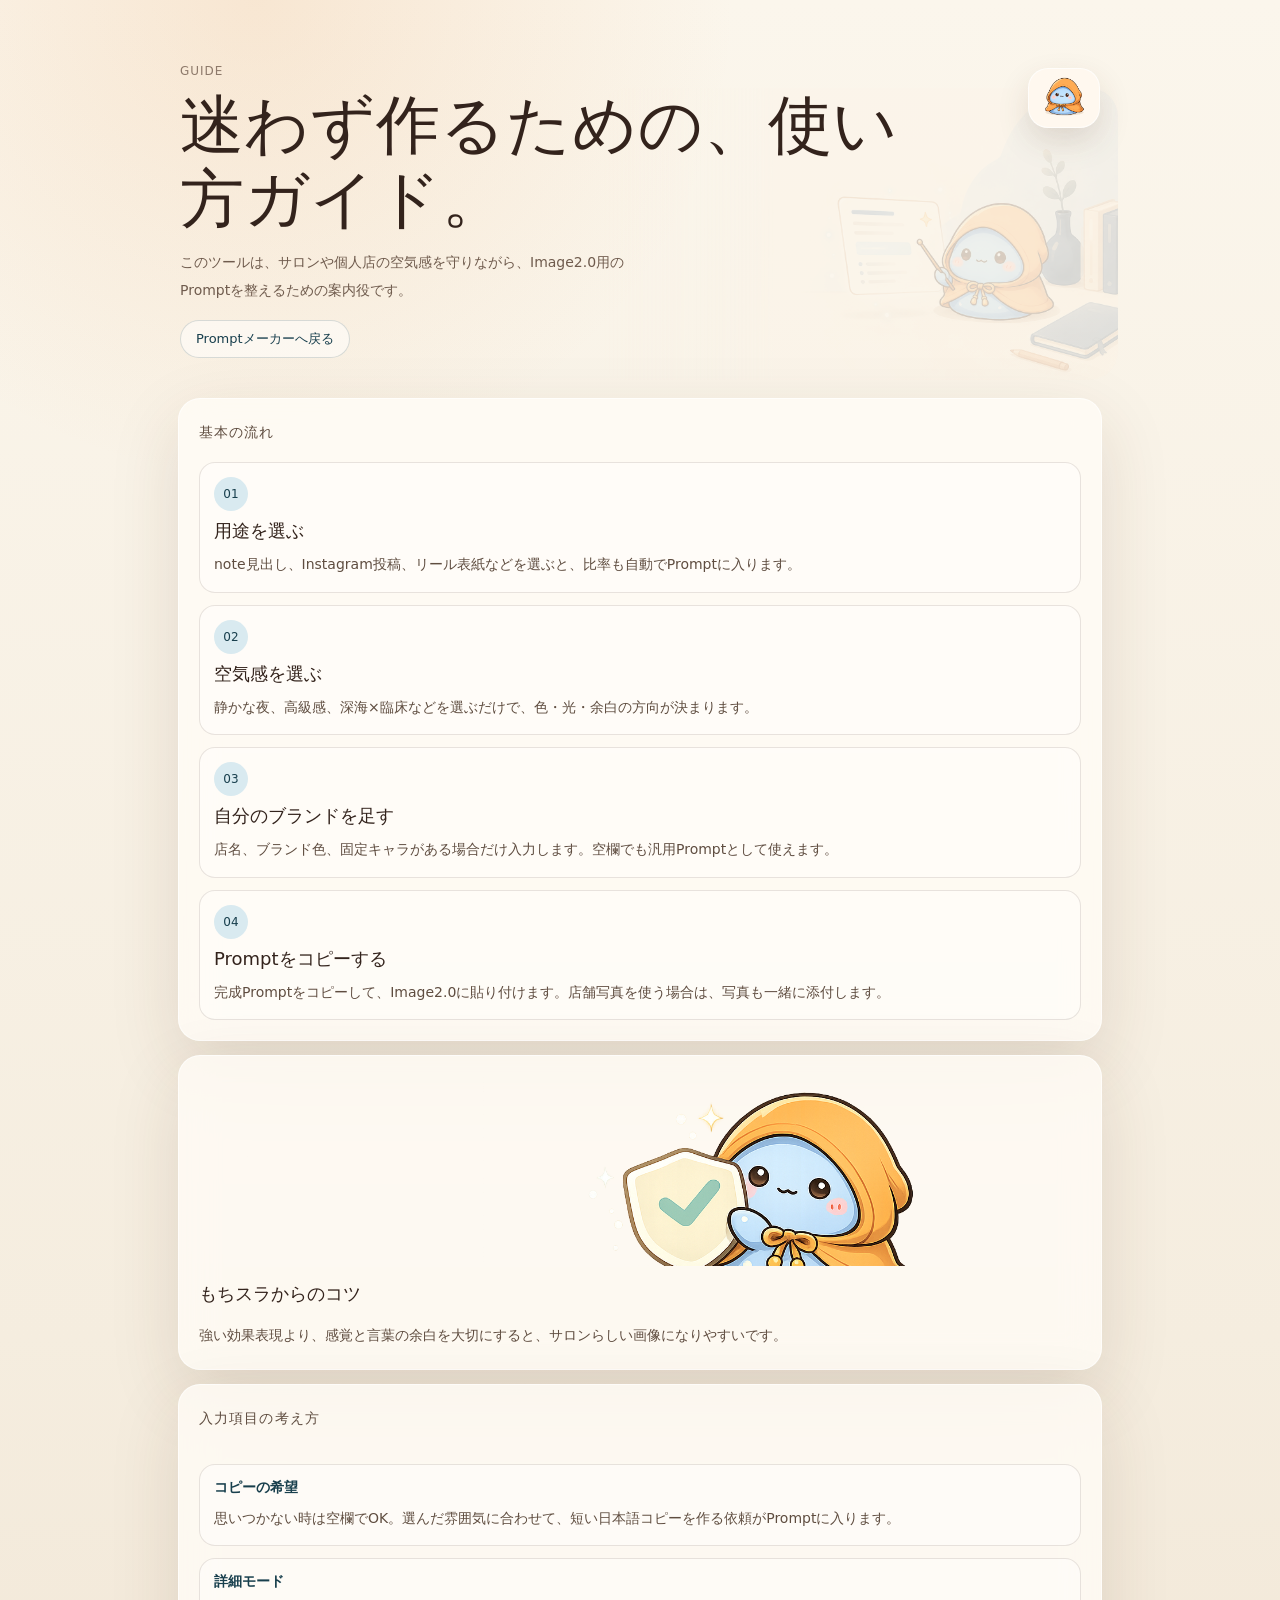
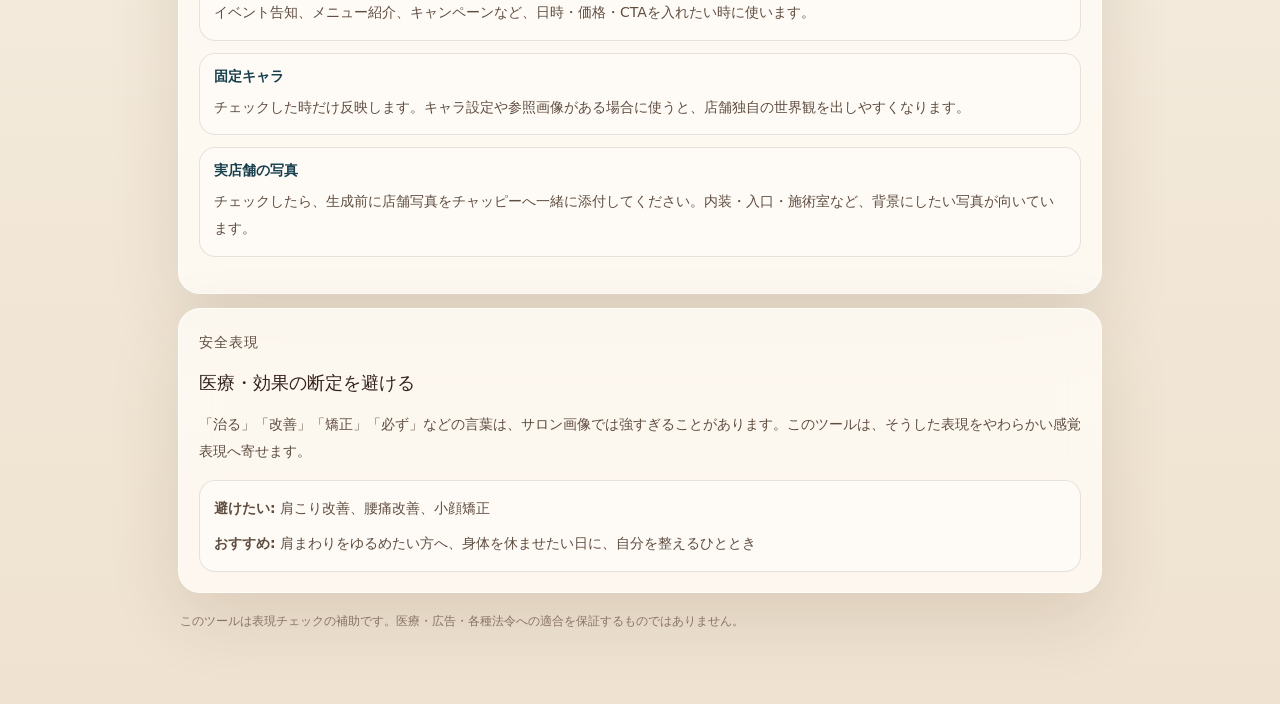
==== guide.html @ 172a53a2 "Initial salon prompt maker" ====
<!doctype html>
<html lang="ja">
  <head>
    <meta charset="UTF-8" />
    <meta name="viewport" content="width=device-width, initial-scale=1.0" />
    <title>使い方ガイド | Image2.0 Prompt Maker</title>
    <link rel="stylesheet" href="./styles.css" />
  </head>
  <body>
    <main class="app-shell guide-shell">
      <header class="app-header guide-hero">
        <div>
          <p class="eyebrow">GUIDE</p>
          <h1>迷わず作るための、使い方ガイド。</h1>
          <p class="lead">このツールは、サロンや個人店の空気感を守りながら、Image2.0用のPromptを整えるための案内役です。</p>
          <a class="guide-link" href="./index.html">Promptメーカーへ戻る</a>
        </div>
        <div class="mochi-mark" aria-label="もちスラアイコン" role="img">
          <img src="./assets/mochi-icon-smile.png" alt="" />
        </div>
      </header>

      <section class="guide-layout">
        <article class="panel guide-panel">
          <p class="meta-label">基本の流れ</p>
          <div class="guide-steps">
            <section>
              <span>01</span>
              <h2>用途を選ぶ</h2>
              <p>note見出し、Instagram投稿、リール表紙などを選ぶと、比率も自動でPromptに入ります。</p>
            </section>
            <section>
              <span>02</span>
              <h2>空気感を選ぶ</h2>
              <p>静かな夜、高級感、深海×臨床などを選ぶだけで、色・光・余白の方向が決まります。</p>
            </section>
            <section>
              <span>03</span>
              <h2>自分のブランドを足す</h2>
              <p>店名、ブランド色、固定キャラがある場合だけ入力します。空欄でも汎用Promptとして使えます。</p>
            </section>
            <section>
              <span>04</span>
              <h2>Promptをコピーする</h2>
              <p>完成Promptをコピーして、Image2.0に貼り付けます。店舗写真を使う場合は、写真も一緒に添付します。</p>
            </section>
          </div>
        </article>

        <aside class="panel guide-panel guide-side">
          <img src="./assets/mochi-shield-ok.png" alt="" />
          <h2>もちスラからのコツ</h2>
          <p>強い効果表現より、感覚と言葉の余白を大切にすると、サロンらしい画像になりやすいです。</p>
        </aside>
      </section>

      <section class="guide-layout">
        <article class="panel guide-panel">
          <p class="meta-label">入力項目の考え方</p>
          <dl class="guide-list">
            <div>
              <dt>コピーの希望</dt>
              <dd>思いつかない時は空欄でOK。選んだ雰囲気に合わせて、短い日本語コピーを作る依頼がPromptに入ります。</dd>
            </div>
            <div>
              <dt>詳細モード</dt>
              <dd>イベント告知、メニュー紹介、キャンペーンなど、日時・価格・CTAを入れたい時に使います。</dd>
            </div>
            <div>
              <dt>固定キャラ</dt>
              <dd>チェックした時だけ反映します。キャラ設定や参照画像がある場合に使うと、店舗独自の世界観を出しやすくなります。</dd>
            </div>
            <div>
              <dt>実店舗の写真</dt>
              <dd>チェックしたら、生成前に店舗写真をチャッピーへ一緒に添付してください。内装・入口・施術室など、背景にしたい写真が向いています。</dd>
            </div>
          </dl>
        </article>

        <article class="panel guide-panel">
          <p class="meta-label">安全表現</p>
          <h2>医療・効果の断定を避ける</h2>
          <p>「治る」「改善」「矯正」「必ず」などの言葉は、サロン画像では強すぎることがあります。このツールは、そうした表現をやわらかい感覚表現へ寄せます。</p>
          <div class="guide-example">
            <p><strong>避けたい:</strong> 肩こり改善、腰痛改善、小顔矯正</p>
            <p><strong>おすすめ:</strong> 肩まわりをゆるめたい方へ、身体を休ませたい日に、自分を整えるひととき</p>
          </div>
        </article>
      </section>
      <p class="legal-note">
        このツールは表現チェックの補助です。医療・広告・各種法令への適合を保証するものではありません。
      </p>
    </main>
  </body>
</html>
---- styles.css ----
:root {
  color-scheme: light;
  --bg: #f5eddf;
  --paper: rgba(255, 252, 246, 0.82);
  --paper-strong: #fffaf1;
  --ink: #33231c;
  --muted: #8d796a;
  --line: rgba(77, 55, 42, 0.13);
  --sea: #183f4d;
  --sea-soft: #d9eaf0;
  --orange: #e9a05d;
  --orange-soft: #f6d7bb;
  --blue: #9ed7ef;
  --shadow: rgba(76, 49, 27, 0.13);
  font-family:
    "Yu Gothic", "YuGothic", "Hiragino Kaku Gothic ProN", "Noto Sans JP",
    system-ui, sans-serif;
}

* {
  box-sizing: border-box;
}

body {
  min-height: 100vh;
  margin: 0;
  overflow-x: hidden;
  color: var(--ink);
  background:
    radial-gradient(circle at 20% 0%, rgba(233, 160, 93, 0.18), transparent 30rem),
    linear-gradient(180deg, #fbf6ec 0%, var(--bg) 58%, #efe2d0 100%);
}

body::before {
  position: fixed;
  inset: 0;
  pointer-events: none;
  content: "";
  opacity: 0.18;
  background-image: radial-gradient(rgba(51, 35, 28, 0.18) 0.6px, transparent 0.6px);
  background-size: 4px 4px;
  mix-blend-mode: multiply;
}

button,
input,
select,
textarea {
  font: inherit;
}

button {
  cursor: pointer;
}

.app-shell {
  width: 100%;
  max-width: 1120px;
  min-height: 100vh;
  margin: 0 auto;
  padding: 28px 16px 132px;
}

.app-header {
  position: relative;
  z-index: 0;
  display: block;
  padding: 14px 2px 26px;
}

.app-header::after {
  position: absolute;
  right: -16px;
  bottom: 4px;
  z-index: -1;
  width: min(76vw, 520px);
  aspect-ratio: 16 / 9;
  border-radius: 28px;
  background: url("./assets/mochi-hero-lab.png") right center / cover no-repeat;
  content: "";
  opacity: 0.18;
  mask-image: linear-gradient(90deg, transparent 0%, black 34%, black 100%);
}

.app-header > div:first-child,
.panel,
.option-grid button {
  min-width: 0;
}

.eyebrow,
.meta-label,
label span {
  margin: 0;
  color: var(--muted);
  font-size: 12px;
  letter-spacing: 0.08em;
}

h1 {
  max-width: calc(100% - 84px);
  margin: 10px 0 12px;
  font-size: clamp(31px, 9vw, 64px);
  font-weight: 500;
  line-height: 1.16;
  letter-spacing: 0;
  overflow-wrap: anywhere;
}

.lead {
  max-width: calc(100% - 84px);
  margin: 0;
  color: #6f5b4d;
  font-size: 14px;
  line-height: 2;
}

.guide-link {
  display: inline-flex;
  align-items: center;
  min-height: 38px;
  margin-top: 16px;
  padding: 0 15px;
  border: 1px solid rgba(24, 63, 77, 0.16);
  border-radius: 999px;
  color: var(--sea);
  background: rgba(255, 255, 255, 0.5);
  font-size: 13px;
  text-decoration: none;
}

.workspace {
  display: grid;
  gap: 14px;
}

.panel {
  border: 1px solid rgba(255, 255, 255, 0.65);
  border-radius: 22px;
  background: var(--paper);
  box-shadow: 0 24px 70px var(--shadow);
  backdrop-filter: blur(18px);
}

.maker-panel,
.output-panel {
  display: grid;
  gap: 22px;
  padding: 18px;
}

.step {
  display: grid;
  gap: 14px;
}

.step-heading {
  display: flex;
  align-items: center;
  gap: 10px;
}

.step-heading span {
  display: grid;
  width: 34px;
  height: 34px;
  place-items: center;
  border-radius: 50%;
  color: var(--sea);
  background: var(--sea-soft);
  font-size: 12px;
}

h2 {
  margin: 0;
  font-size: 18px;
  font-weight: 500;
}

label {
  display: grid;
  gap: 9px;
}

label small {
  color: var(--muted);
  font-size: 12px;
  line-height: 1.7;
}

.check-row {
  display: flex;
  align-items: center;
  gap: 10px;
  min-height: 48px;
  padding: 10px 12px;
  border: 1px solid var(--line);
  border-radius: 14px;
  background: rgba(255, 255, 255, 0.5);
}

.check-row input {
  width: 18px;
  min-height: 18px;
  accent-color: var(--sea);
}

.check-row span {
  color: var(--ink);
  font-size: 13px;
  letter-spacing: 0;
}

.character-field.is-hidden {
  display: none;
}

.store-photo-note {
  display: none;
  gap: 4px;
  padding: 12px 14px;
  border: 1px solid rgba(24, 63, 77, 0.16);
  border-radius: 16px;
  background: rgba(217, 234, 240, 0.46);
}

.store-photo-note.is-visible {
  display: grid;
}

.store-photo-note strong {
  color: var(--sea);
  font-size: 12px;
  font-weight: 600;
}

.store-photo-note p {
  margin: 0;
  color: #5f4d40;
  font-size: 13px;
  line-height: 1.75;
}

.guide-shell {
  max-width: 980px;
}

.guide-layout {
  display: grid;
  gap: 14px;
  margin-top: 14px;
}

.guide-panel {
  display: grid;
  gap: 16px;
  padding: 20px;
}

.guide-steps,
.guide-list {
  display: grid;
  gap: 12px;
}

.guide-steps section,
.guide-list div,
.guide-example {
  display: grid;
  gap: 8px;
  padding: 14px;
  border: 1px solid var(--line);
  border-radius: 16px;
  background: rgba(255, 255, 255, 0.42);
}

.guide-steps span {
  display: grid;
  width: 34px;
  height: 34px;
  place-items: center;
  border-radius: 50%;
  color: var(--sea);
  background: var(--sea-soft);
  font-size: 12px;
}

.guide-panel h2,
.guide-panel p,
.guide-list dt,
.guide-list dd,
.guide-example p {
  margin: 0;
}

.guide-panel h2 {
  font-size: 18px;
  font-weight: 500;
}

.guide-panel p,
.guide-list dd,
.guide-example p {
  color: #5f4d40;
  font-size: 14px;
  line-height: 1.9;
}

.guide-list dt {
  color: var(--sea);
  font-size: 14px;
  font-weight: 600;
}

.guide-side {
  align-content: start;
}

.guide-side img {
  width: 100%;
  max-height: 190px;
  border-radius: 18px;
  object-fit: cover;
  object-position: center;
}

.legal-note {
  max-width: 58em;
  margin: 18px 2px 0;
  color: var(--muted);
  font-size: 12px;
  line-height: 1.8;
}

input,
select,
textarea {
  width: 100%;
  border: 1px solid var(--line);
  border-radius: 14px;
  color: var(--ink);
  background: rgba(255, 255, 255, 0.68);
  outline: none;
}

input,
select {
  min-height: 48px;
  padding: 0 14px;
}

select {
  appearance: none;
  background:
    linear-gradient(45deg, transparent 50%, var(--muted) 50%) calc(100% - 20px) 52% / 7px 7px no-repeat,
    linear-gradient(135deg, var(--muted) 50%, transparent 50%) calc(100% - 15px) 52% / 7px 7px no-repeat,
    rgba(255, 255, 255, 0.68);
}

textarea {
  min-height: 220px;
  resize: vertical;
  padding: 14px;
  line-height: 1.72;
}

input:focus,
select:focus,
textarea:focus {
  border-color: rgba(24, 63, 77, 0.45);
}

.option-grid {
  display: grid;
  grid-template-columns: 1fr;
  gap: 8px;
}

.option-grid button,
.mode-switch button,
.copy-button,
#generateButton {
  min-height: 44px;
  padding: 0 12px;
  border: 1px solid var(--line);
  border-radius: 999px;
  color: var(--ink);
  background: rgba(255, 255, 255, 0.48);
  font-size: 14px;
}

.option-grid button.is-active,
.mode-switch button.is-active {
  border-color: rgba(24, 63, 77, 0.45);
  color: #143743;
  background: linear-gradient(180deg, #eef8fa, #d9eaf0);
}

.mode-switch {
  display: grid;
  grid-template-columns: 1fr 1fr;
  gap: 8px;
}

.detail-fields {
  display: none;
  gap: 14px;
}

body[data-mode="detail"] .detail-fields {
  display: grid;
}

body[data-mode="detail"] .simple-fields {
  display: none;
}

.detail-grid {
  display: grid;
  gap: 12px;
}

.output-top {
  display: grid;
  grid-template-columns: minmax(0, 1fr) auto;
  align-items: center;
  gap: 12px;
}

#statusText {
  display: block;
  margin-top: 4px;
  color: var(--sea);
  font-size: 21px;
  font-weight: 500;
}

#generateButton,
.copy-button {
  border-color: rgba(233, 160, 93, 0.42);
  background: linear-gradient(180deg, #fff3e6, #f4d3b3);
}

.warning-card {
  display: grid;
  gap: 10px;
  border: 1px solid rgba(24, 63, 77, 0.14);
  border-radius: 18px;
  padding: 13px;
  background: rgba(217, 234, 240, 0.5);
}

.warning-card.has-warning {
  border-color: rgba(194, 99, 67, 0.3);
  background: rgba(246, 215, 187, 0.48);
}

#warningList {
  display: grid;
  gap: 8px;
}

#warningList p {
  display: grid;
  grid-template-columns: minmax(0, 0.8fr) minmax(0, 1.2fr);
  gap: 8px;
  margin: 0;
  color: #5f4d40;
  font-size: 13px;
  line-height: 1.65;
}

#warningList strong {
  color: #8f3f2f;
  font-weight: 600;
}

.output-block {
  display: grid;
  gap: 9px;
}

.output-block.compact textarea {
  min-height: 104px;
}

.mochi-advice {
  display: grid;
  grid-template-columns: auto minmax(0, 1fr);
  gap: 10px;
  align-items: center;
  color: #5f4d40;
  font-size: 13px;
  line-height: 1.8;
}

.mochi-advice p {
  margin: 0;
}

.mochi-mark {
  position: absolute;
  top: 10px;
  left: min(calc(100% - 72px), 300px);
  display: none;
  width: 72px;
  height: 60px;
  overflow: hidden;
  border: 1px solid rgba(255, 255, 255, 0.72);
  border-radius: 20px;
  background: #fff8ef;
  box-shadow: 0 14px 32px rgba(76, 49, 27, 0.14);
}

.mochi-mark img,
.floating-mochi .mochi-face img {
  width: 100%;
  height: 100%;
  object-fit: cover;
  object-position: center;
}

.mini-mochi {
  width: 42px;
  height: 42px;
  border-radius: 15px;
  object-fit: cover;
}

.floating-mochi {
  position: fixed;
  right: 14px;
  bottom: 14px;
  z-index: 10;
  display: grid;
  grid-template-columns: auto minmax(0, 132px);
  gap: 10px;
  align-items: center;
  padding: 10px 12px;
  border: 1px solid rgba(255, 255, 255, 0.7);
  border-radius: 22px;
  background: rgba(255, 250, 241, 0.86);
  box-shadow: 0 18px 42px var(--shadow);
  backdrop-filter: blur(14px);
  pointer-events: none;
}

.floating-mochi .mochi-face {
  width: 58px;
  height: 48px;
  overflow: hidden;
  border: 1px solid rgba(86, 53, 42, 0.22);
  border-radius: 17px;
  background: #fff8ef;
}

.floating-mochi p {
  margin: 0;
  color: #5f4d40;
  font-size: 12px;
  line-height: 1.6;
}

.floating-mochi.is-worried .mochi-face {
  transform: rotate(-3deg);
}

::placeholder {
  color: rgba(102, 82, 67, 0.45);
}

@media (min-width: 760px) {
  .app-shell {
    padding: 50px 28px 72px;
  }

  .workspace {
    grid-template-columns: minmax(0, 0.96fr) minmax(360px, 0.82fr);
    align-items: start;
  }

  .option-grid {
    grid-template-columns: repeat(2, minmax(0, 1fr));
  }

  .app-header {
    display: grid;
    grid-template-columns: minmax(0, 1fr) auto;
    gap: 18px;
    align-items: start;
  }

  h1 {
    max-width: 12em;
  }

  .lead {
    max-width: 32em;
  }

  .mochi-mark {
    position: static;
    display: block;
    margin-top: 4px;
  }

  .output-panel {
    position: sticky;
    top: 24px;
  }

  .maker-panel,
  .output-panel {
    padding: 24px;
  }

  .detail-grid {
    grid-template-columns: repeat(2, minmax(0, 1fr));
  }
}

@media (max-width: 760px) {
  .floating-mochi {
    grid-template-columns: auto;
    padding: 8px;
    border-radius: 18px;
  }

  .floating-mochi p {
    display: none;
  }
}
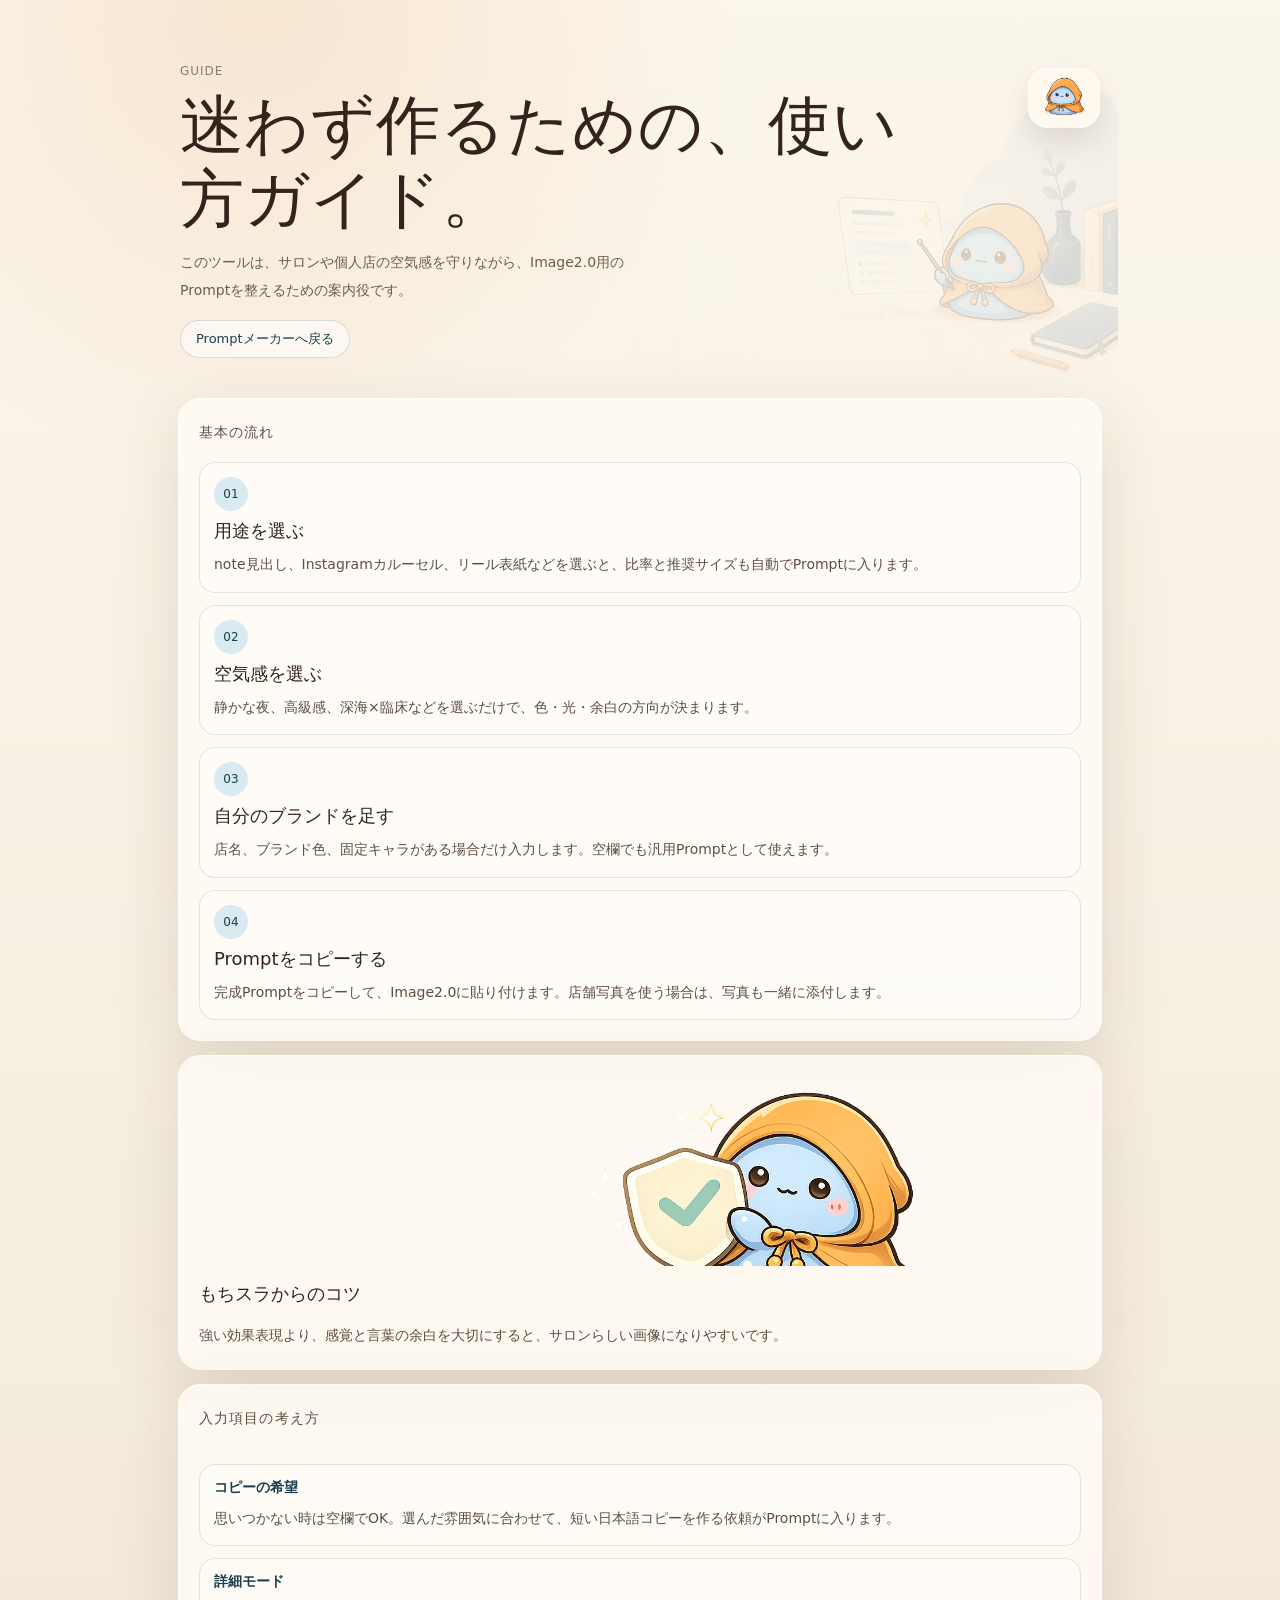
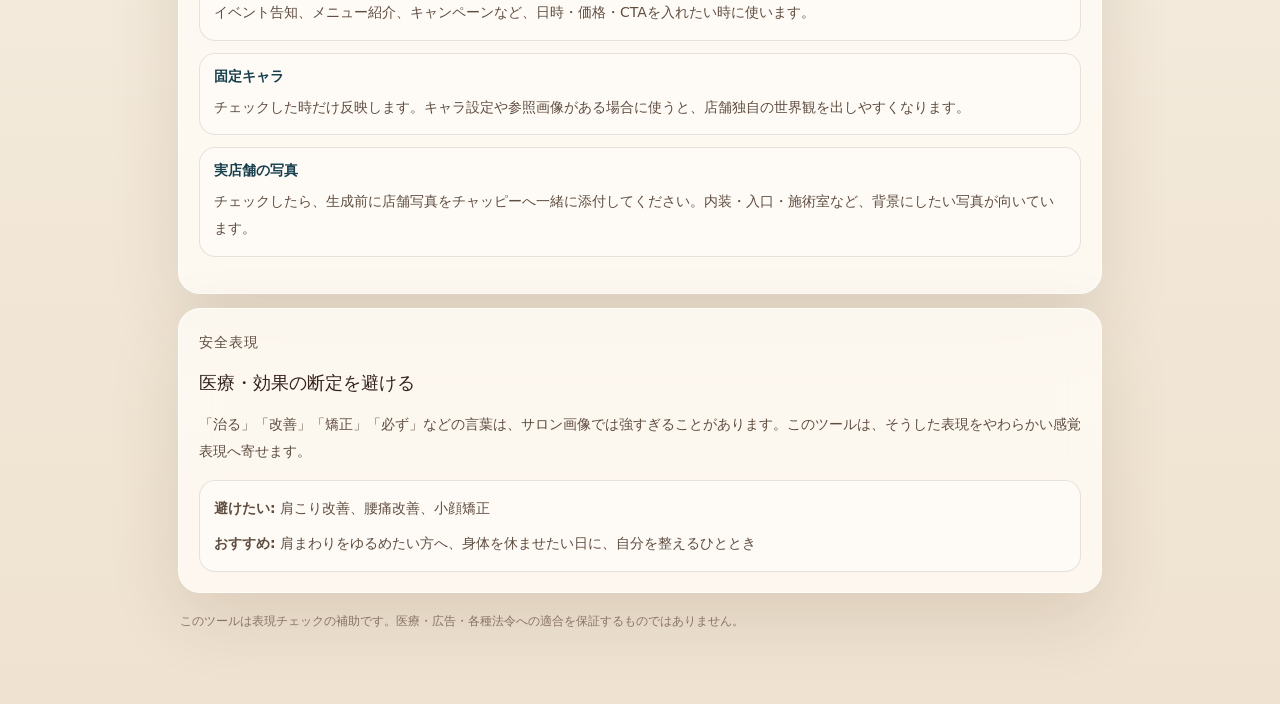
==== commit 7eb1d63c: "Strengthen carousel aspect ratio prompts" ====
--- a/guide.html
+++ b/guide.html
@@ -27,7 +27,7 @@
             <section>
               <span>01</span>
               <h2>用途を選ぶ</h2>
-              <p>note見出し、Instagram投稿、リール表紙などを選ぶと、比率も自動でPromptに入ります。</p>
+              <p>note見出し、Instagramカルーセル、リール表紙などを選ぶと、比率と推奨サイズも自動でPromptに入ります。</p>
             </section>
             <section>
               <span>02</span>
--- a/styles.css
+++ b/styles.css
@@ -100,11 +100,23 @@
 h1 {
   max-width: calc(100% - 84px);
   margin: 10px 0 12px;
-  font-size: clamp(31px, 9vw, 64px);
+  font-size: clamp(32px, 8.6vw, 64px);
   font-weight: 500;
   line-height: 1.16;
   letter-spacing: 0;
   overflow-wrap: anywhere;
+}
+
+.top-title {
+  display: grid;
+  gap: 0.08em;
+  max-width: 8.8em;
+  font-size: clamp(34px, 9vw, 64px);
+  line-height: 1.08;
+}
+
+.top-title span {
+  display: block;
 }
 
 .lead {
